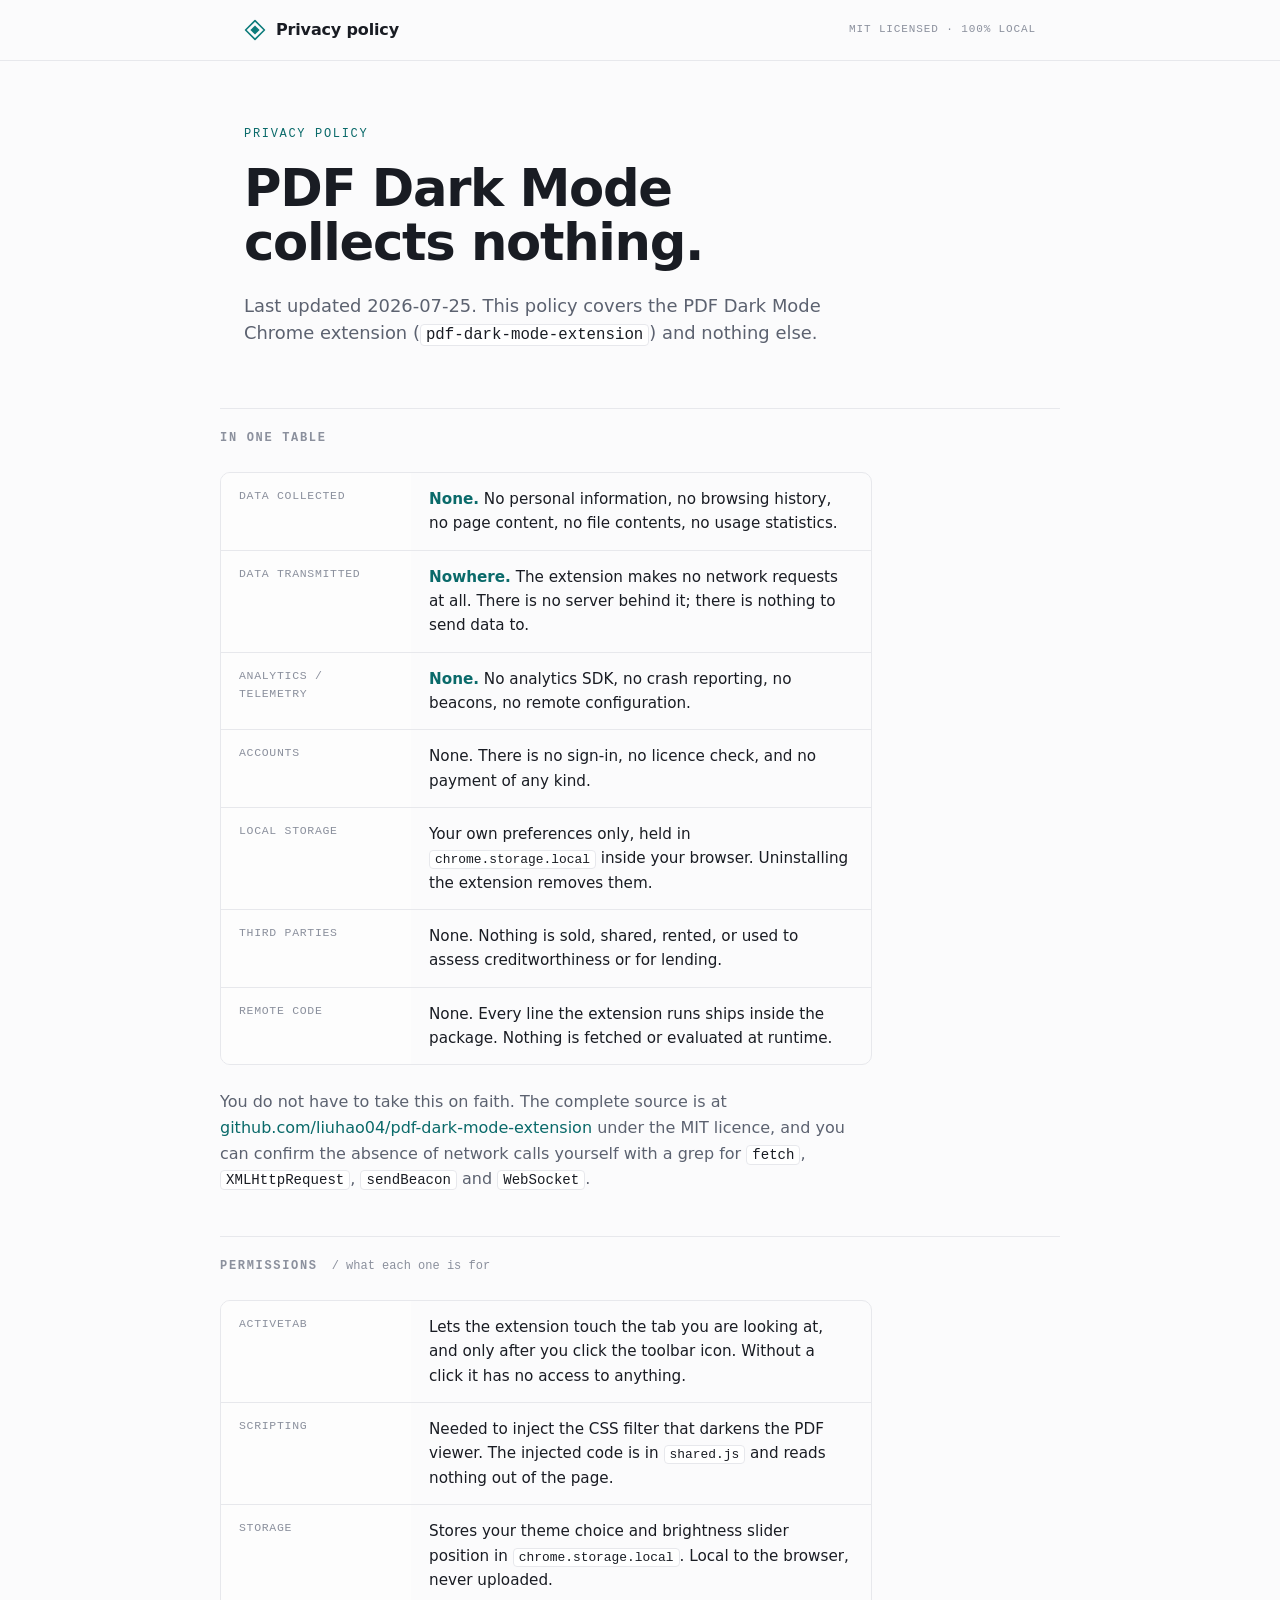
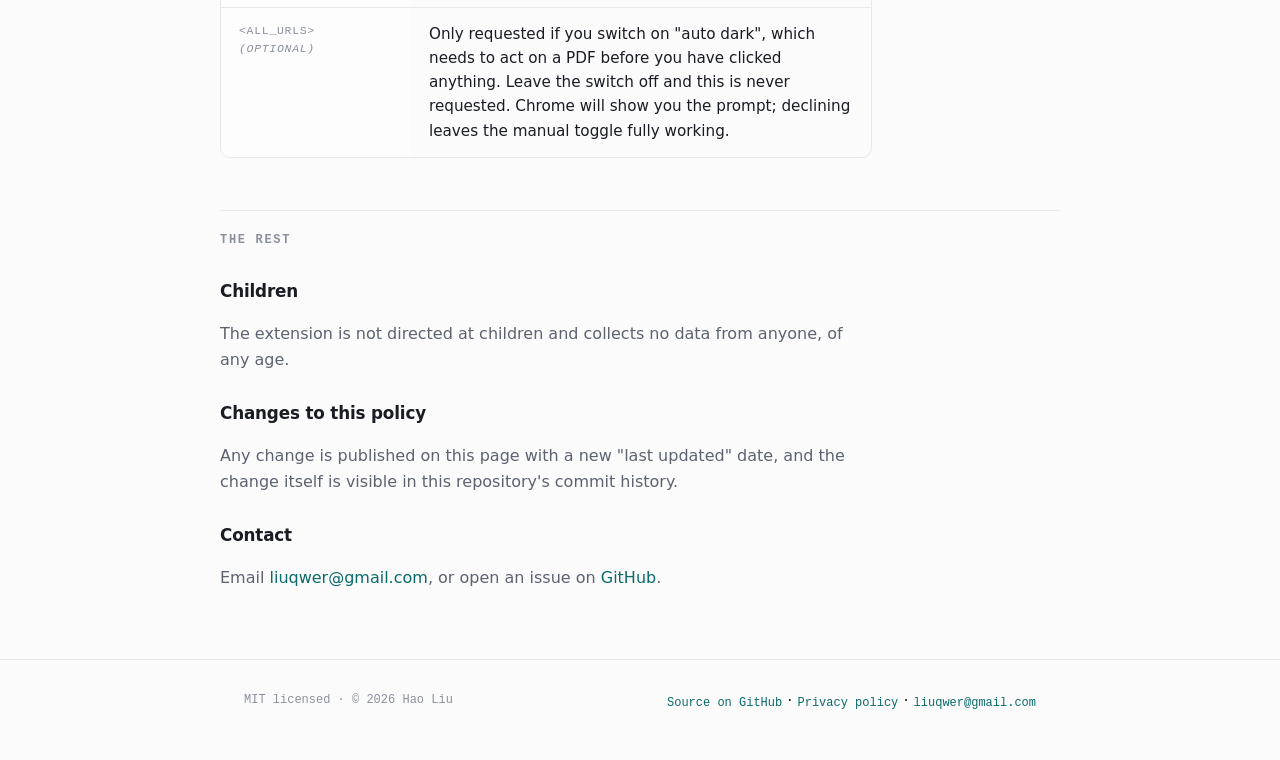
==== docs/privacy.html @ b5798379 "Initial public release under MIT Chrome extension source, README, MIT license, and the GitHub Pages " ====
<!DOCTYPE html>
<html lang="en">
<head>
<meta charset="utf-8">
<title>Privacy policy — PDF Dark Mode</title>
<meta name="viewport" content="width=device-width, initial-scale=1">
<meta name="description" content="Privacy policy for the PDF Dark Mode Chrome extension: no data collected, nothing transmitted, everything local.">
<style>
  :root {
    --bg: #fbfbfc; --panel: #ffffff; --ink: #191c23; --muted: #5c6270;
    --faint: #8b909d; --line: #e7e8ec; --accent: #0c7b7b; --accent-ink: #0a6a6a;
    --accent-wash: #e7f2f1; --radius: 10px; --maxw: 840px;
    --mono: ui-monospace, "SF Mono", "SFMono-Regular", Menlo, Consolas, monospace;
    --sans: "SF Pro Text", -apple-system, "Segoe UI", Roboto, system-ui, sans-serif;
    --display: "SF Pro Display", -apple-system, "Segoe UI", Roboto, system-ui, sans-serif;
  }
  @media (prefers-color-scheme: dark) {
    :root { --bg:#0f1115; --panel:#161920; --ink:#e7e9ef; --muted:#9298a6;
      --faint:#6a7080; --line:#23262f; --accent:#38c6bd; --accent-ink:#4fd6cd; --accent-wash:#12302e; }
  }
  :root[data-theme="light"] { --bg:#fbfbfc; --panel:#ffffff; --ink:#191c23; --muted:#5c6270;
    --faint:#8b909d; --line:#e7e8ec; --accent:#0c7b7b; --accent-ink:#0a6a6a; --accent-wash:#e7f2f1; }
  :root[data-theme="dark"] { --bg:#0f1115; --panel:#161920; --ink:#e7e9ef; --muted:#9298a6;
    --faint:#6a7080; --line:#23262f; --accent:#38c6bd; --accent-ink:#4fd6cd; --accent-wash:#12302e; }
  * { box-sizing: border-box; }
  body { margin:0; background:var(--bg); color:var(--ink); font-family:var(--sans);
    font-size:16px; line-height:1.6; -webkit-font-smoothing:antialiased; }
  .wrap { max-width:var(--maxw); margin:0 auto; padding:0 24px; }
  a { color:var(--accent-ink); text-decoration:none; }
  a:hover { text-decoration:underline; }
  a:focus-visible { outline:2px solid var(--accent); outline-offset:3px; border-radius:3px; }
  header { border-bottom:1px solid var(--line); }
  .bar { display:flex; align-items:center; justify-content:space-between; min-height:60px; gap:16px; flex-wrap:wrap; }
  .mark { display:flex; align-items:center; gap:10px; font-weight:650; letter-spacing:-0.01em; }
  .mark svg { color:var(--accent); flex:none; }
  .tag { font-family:var(--mono); font-size:11px; letter-spacing:0.08em; text-transform:uppercase; color:var(--faint); }
  .hero { padding:64px 0 40px; }
  .eyebrow { font-family:var(--mono); font-size:12px; letter-spacing:0.14em; text-transform:uppercase; color:var(--accent-ink); margin:0 0 18px; }
  h1 { font-family:var(--display); font-weight:700; letter-spacing:-0.025em;
    font-size:clamp(2.1rem,5.5vw,3.2rem); line-height:1.05; margin:0; max-width:20ch; text-wrap:balance; }
  .lede { margin:22px 0 0; max-width:56ch; font-size:1.12rem; color:var(--muted); line-height:1.55; }
  .privacy-pill { display:inline-flex; align-items:center; gap:8px; margin-top:26px;
    font-family:var(--mono); font-size:12.5px; letter-spacing:0.03em; color:var(--accent-ink);
    background:var(--accent-wash); border:1px solid color-mix(in srgb, var(--accent) 30%, transparent);
    padding:7px 13px; border-radius:999px; }
  .cta { display:flex; gap:12px; flex-wrap:wrap; margin-top:30px; }
  .btn { display:inline-flex; align-items:center; gap:8px; font-family:var(--mono); font-size:13px;
    padding:11px 18px; border-radius:8px; border:1px solid var(--accent); color:var(--accent-ink); }
  .btn.primary { background:var(--accent); color:#fff; border-color:var(--accent); }
  @media (prefers-color-scheme: dark) { .btn.primary { color:#08201f; } }
  .btn:hover { text-decoration:none; filter:brightness(1.06); }
  section.blk { padding:20px 0 8px; }
  .sec-head { display:flex; align-items:baseline; gap:14px; margin:0 0 22px; border-top:1px solid var(--line); }
  .sec-head h2 { font-family:var(--mono); font-weight:600; font-size:12px; letter-spacing:0.14em;
    text-transform:uppercase; color:var(--faint); margin:20px 0 0; }
  .sec-head .count { font-family:var(--mono); font-size:12px; color:var(--faint); margin-top:20px; }
  p { color:var(--muted); }
  p strong, li strong { color:var(--ink); font-weight:600; }
  .body { max-width:64ch; }
  h3 { font-family:var(--display); font-size:1.05rem; letter-spacing:-0.01em; margin:28px 0 6px; color:var(--ink); }
  code { font-family:var(--mono); font-size:0.88em; background:var(--panel);
    border:1px solid var(--line); border-radius:4px; padding:1px 5px; color:var(--ink); }
  pre { font-family:var(--mono); font-size:12.5px; background:var(--panel); border:1px solid var(--line);
    border-radius:var(--radius); padding:16px 18px; overflow-x:auto; color:var(--ink); line-height:1.5; }
  pre code { background:none; border:none; padding:0; }
  .facts { margin:24px 0; border:1px solid var(--line); border-radius:var(--radius); overflow:hidden; }
  .facts dl { margin:0; }
  .facts .row { display:grid; grid-template-columns:190px 1fr; }
  .facts .row + .row { border-top:1px solid var(--line); }
  .facts dt { font-family:var(--mono); font-size:11.5px; letter-spacing:0.06em; text-transform:uppercase;
    color:var(--faint); padding:14px 18px; background:color-mix(in srgb, var(--bg) 60%, var(--panel)); margin:0; }
  .facts dd { margin:0; padding:14px 18px; color:var(--ink); font-size:0.95rem; }
  .facts dd b { color:var(--accent-ink); font-weight:600; }
  .facts dd code { font-size:0.85em; }
  figure { margin:26px 0; }
  figure img { max-width:100%; height:auto; display:block; border:1px solid var(--line); border-radius:var(--radius); }
  figcaption { font-family:var(--mono); font-size:11.5px; color:var(--faint); margin-top:8px; }
  ul { color:var(--muted); padding-left:22px; }
  li { margin:6px 0; }
  footer { border-top:1px solid var(--line); padding:28px 0 48px; margin-top:44px; }
  footer .row { display:flex; flex-wrap:wrap; gap:8px 20px; align-items:center; justify-content:space-between; }
  footer .meta, footer a { font-family:var(--mono); font-size:12px; }
  footer .meta { color:var(--faint); }
  @media (max-width:560px) {
    .hero { padding:44px 0 32px; }
    .facts .row { grid-template-columns:1fr; }
    .facts dt { padding-bottom:4px; }
    .facts dd { padding-top:4px; }
  }
  @media (prefers-reduced-motion: reduce) { * { transition:none !important; } }
</style>
</head>
<body>
<header>
  <div class="wrap bar">
    <div class="mark"><svg width="22" height="22" viewBox="0 0 22 22" fill="none" aria-hidden="true"><path d="M11 1.6 20.4 11 11 20.4 1.6 11 11 1.6Z" stroke="currentColor" stroke-width="1.6" stroke-linejoin="round"/><path d="M11 6.4 15.6 11 11 15.6 6.4 11 11 6.4Z" fill="currentColor"/></svg><span>Privacy policy</span></div>
    <span class="tag">MIT licensed · 100% local</span>
  </div>
</header>

<main>
  <section class="hero">
    <div class="wrap">
      <p class="eyebrow">Privacy policy</p>
      <h1>PDF Dark Mode collects nothing.</h1>
      <p class="lede">Last updated 2026-07-25. This policy covers the PDF Dark Mode Chrome extension
      (<code>pdf-dark-mode-extension</code>) and nothing else.</p>
    </div>
  </section>

  <section class="blk wrap">
    <div class="sec-head"><h2>In one table</h2></div>
    <div class="body">
      <div class="facts">
        <dl>
          <div class="row"><dt>Data collected</dt><dd><b>None.</b> No personal information, no browsing history, no page content, no file contents, no usage statistics.</dd></div>
          <div class="row"><dt>Data transmitted</dt><dd><b>Nowhere.</b> The extension makes no network requests at all. There is no server behind it; there is nothing to send data to.</dd></div>
          <div class="row"><dt>Analytics / telemetry</dt><dd><b>None.</b> No analytics SDK, no crash reporting, no beacons, no remote configuration.</dd></div>
          <div class="row"><dt>Accounts</dt><dd>None. There is no sign-in, no licence check, and no payment of any kind.</dd></div>
          <div class="row"><dt>Local storage</dt><dd>Your own preferences only, held in <code>chrome.storage.local</code> inside your browser. Uninstalling the extension removes them.</dd></div>
          <div class="row"><dt>Third parties</dt><dd>None. Nothing is sold, shared, rented, or used to assess creditworthiness or for lending.</dd></div>
          <div class="row"><dt>Remote code</dt><dd>None. Every line the extension runs ships inside the package. Nothing is fetched or evaluated at runtime.</dd></div>
        </dl>
      </div>
      <p>You do not have to take this on faith. The complete source is at
      <a href="https://github.com/liuhao04/pdf-dark-mode-extension">github.com/liuhao04/pdf-dark-mode-extension</a> under the MIT
      licence, and you can confirm the absence of network calls yourself with a grep for
      <code>fetch</code>, <code>XMLHttpRequest</code>, <code>sendBeacon</code> and <code>WebSocket</code>.</p>
    </div>
  </section>

  <section class="blk wrap">
    <div class="sec-head"><h2>Permissions</h2><span class="count">/ what each one is for</span></div>
    <div class="body">
      <div class="facts">
        <dl>
          <div class="row"><dt>activeTab</dt><dd>Lets the extension touch the tab you are looking at, and only after you click the toolbar icon. Without a click it has no access to anything.</dd></div>
          <div class="row"><dt>scripting</dt><dd>Needed to inject the CSS filter that darkens the PDF viewer. The injected code is in <code>shared.js</code> and reads nothing out of the page.</dd></div>
          <div class="row"><dt>storage</dt><dd>Stores your theme choice and brightness slider position in <code>chrome.storage.local</code>. Local to the browser, never uploaded.</dd></div>
          <div class="row"><dt>&lt;all_urls&gt; <em>(optional)</em></dt><dd>Only requested if you switch on "auto dark", which needs to act on a PDF before you have clicked anything. Leave the switch off and this is never requested. Chrome will show you the prompt; declining leaves the manual toggle fully working.</dd></div>
        </dl>
      </div>
    </div>
  </section>

  <section class="blk wrap">
    <div class="sec-head"><h2>The rest</h2></div>
    <div class="body">
      <h3>Children</h3>
      <p>The extension is not directed at children and collects no data from anyone, of any age.</p>
      <h3>Changes to this policy</h3>
      <p>Any change is published on this page with a new "last updated" date, and the change itself is
      visible in this repository's commit history.</p>
      <h3>Contact</h3>
      <p>Email <a href="mailto:liuqwer@gmail.com">liuqwer@gmail.com</a>, or open an issue on
      <a href="https://github.com/liuhao04/pdf-dark-mode-extension/issues">GitHub</a>.</p>
    </div>
  </section>
</main>
<footer>
  <div class="wrap row">
    <span class="meta">MIT licensed · © 2026 Hao Liu</span>
    <span><a href="https://github.com/liuhao04/pdf-dark-mode-extension">Source on GitHub</a> · <a href="privacy.html">Privacy policy</a> · <a href="mailto:liuqwer@gmail.com">liuqwer@gmail.com</a></span>
  </div>
</footer>
</body>
</html>
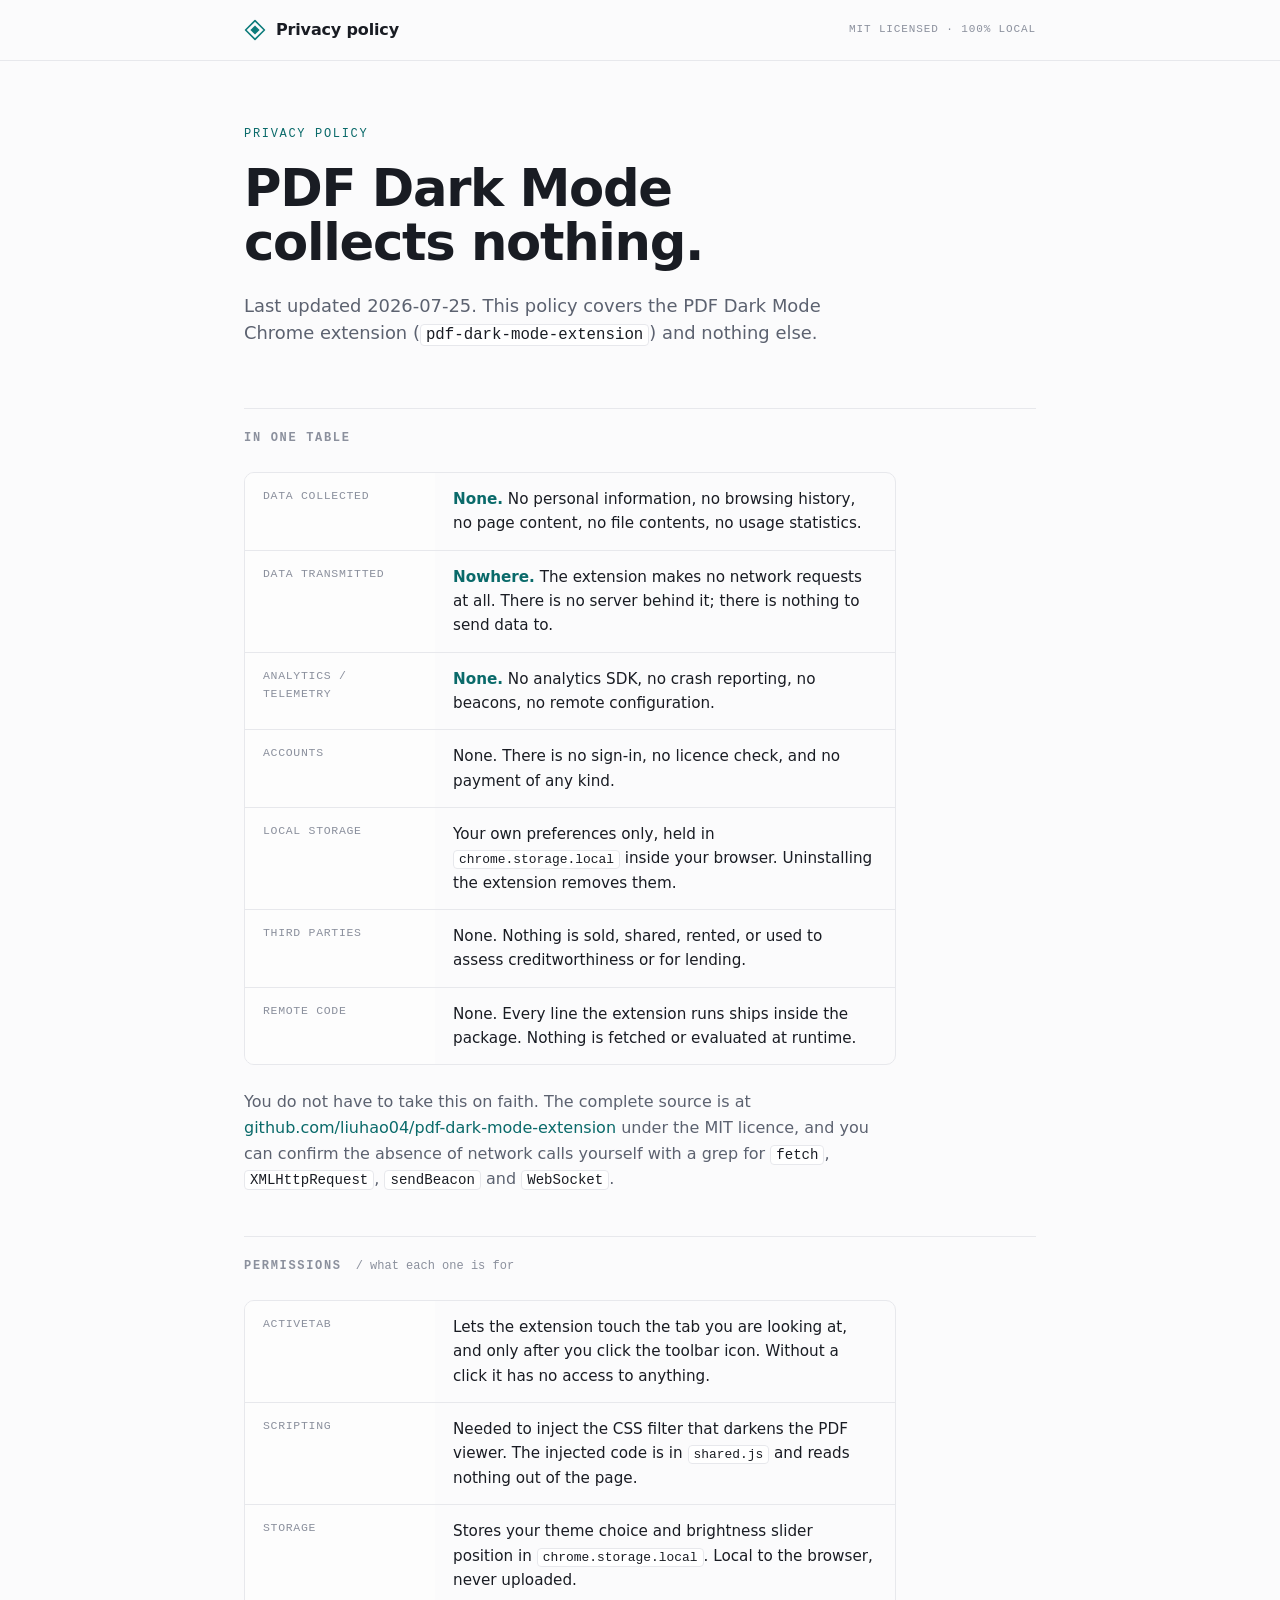
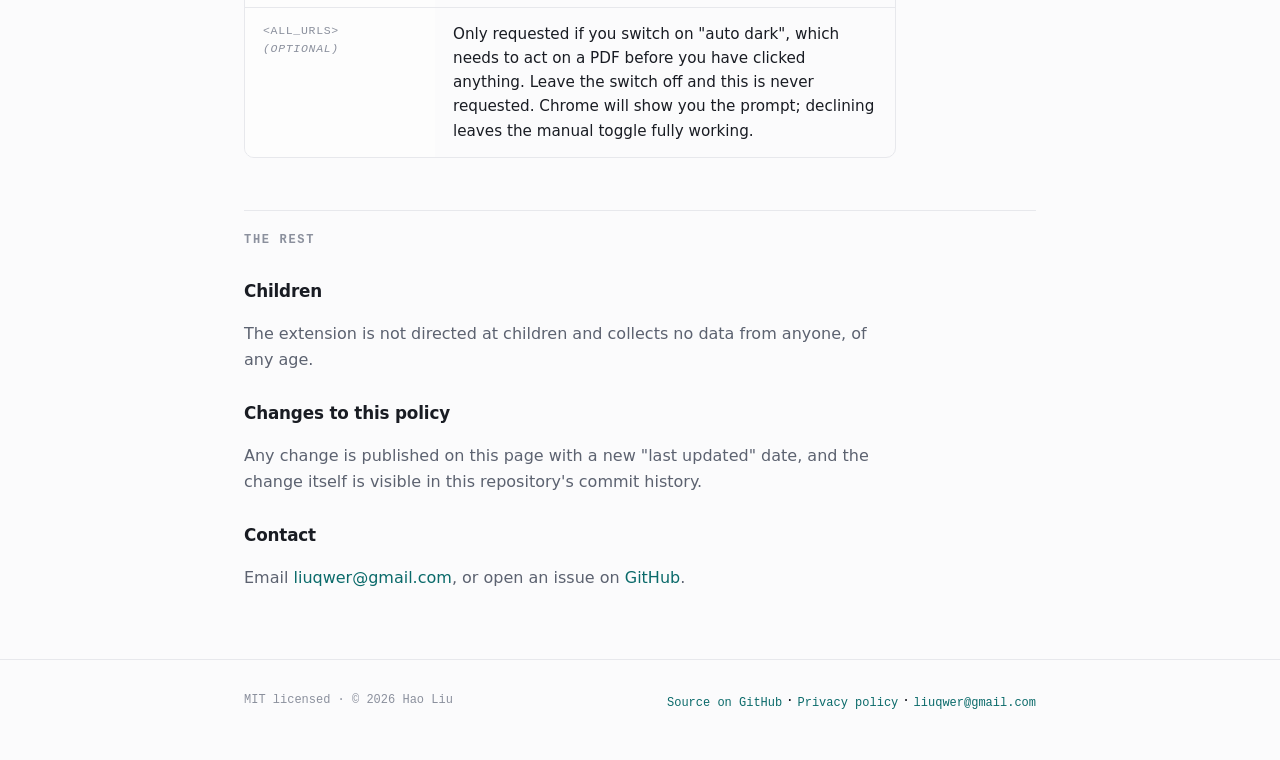
==== commit 07cf10ce: "Fix page alignment: section.blk was resetting the wrap's horizontal padding" ====
--- a/docs/privacy.html
+++ b/docs/privacy.html
@@ -49,7 +49,7 @@
   .btn.primary { background:var(--accent); color:#fff; border-color:var(--accent); }
   @media (prefers-color-scheme: dark) { .btn.primary { color:#08201f; } }
   .btn:hover { text-decoration:none; filter:brightness(1.06); }
-  section.blk { padding:20px 0 8px; }
+  section.blk { padding-top:20px; padding-bottom:8px; }
   .sec-head { display:flex; align-items:baseline; gap:14px; margin:0 0 22px; border-top:1px solid var(--line); }
   .sec-head h2 { font-family:var(--mono); font-weight:600; font-size:12px; letter-spacing:0.14em;
     text-transform:uppercase; color:var(--faint); margin:20px 0 0; }
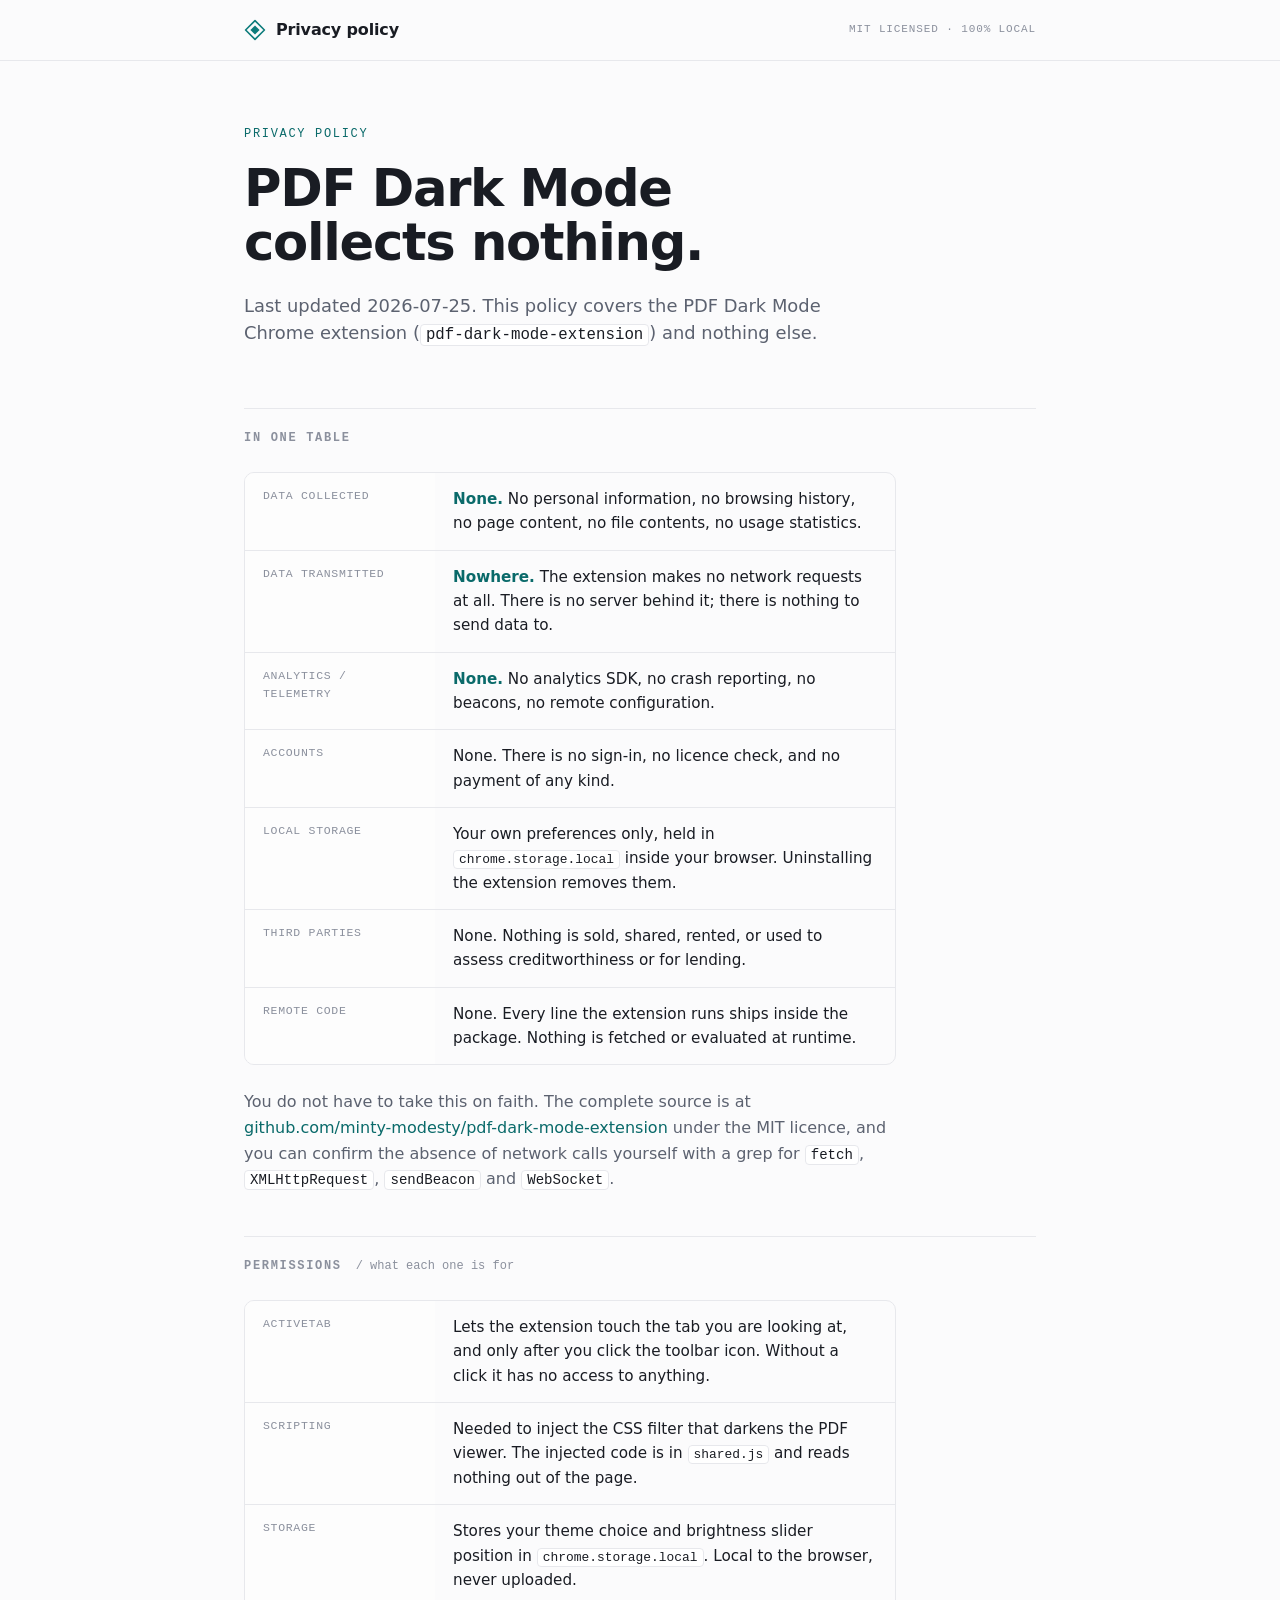
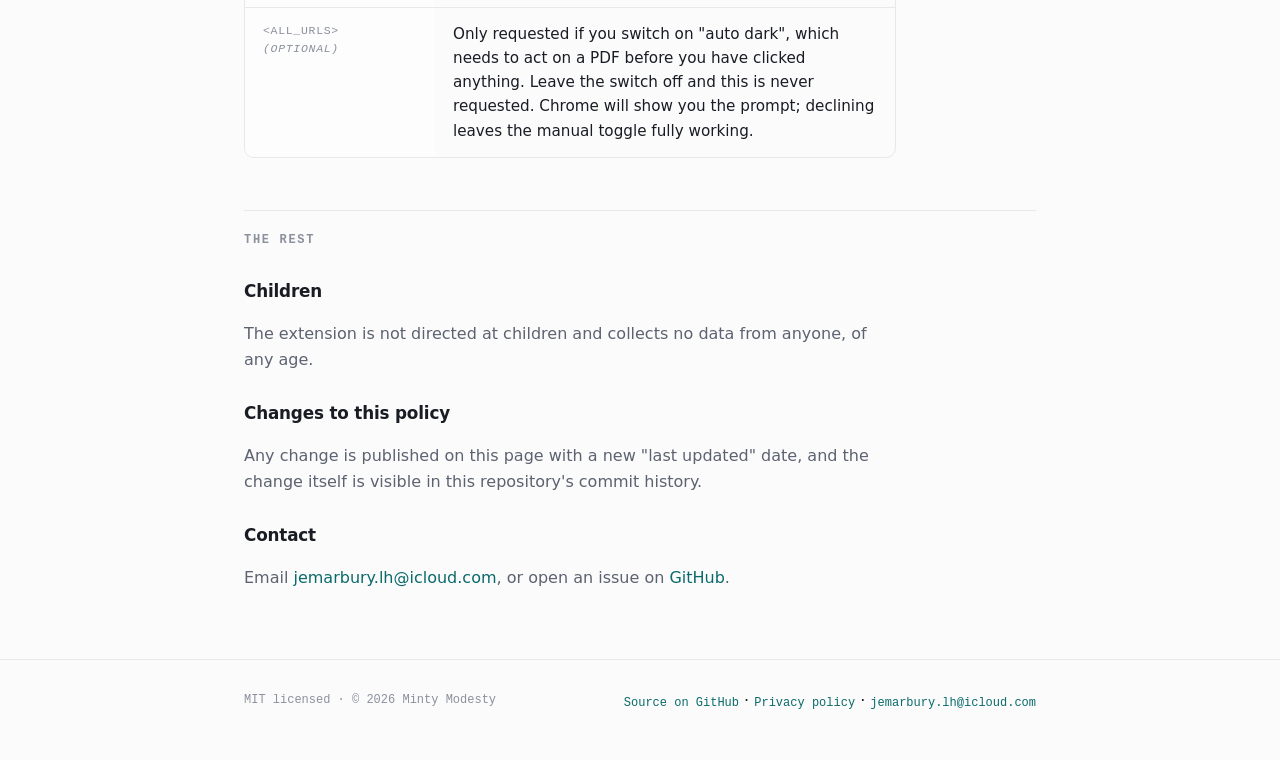
==== commit 0e37abb0: "identity: move self-links to minty-modesty org/Pages, drop owner real name and personal gmail - gith" ====
--- a/docs/privacy.html
+++ b/docs/privacy.html
@@ -123,7 +123,7 @@
         </dl>
       </div>
       <p>You do not have to take this on faith. The complete source is at
-      <a href="https://github.com/liuhao04/pdf-dark-mode-extension">github.com/liuhao04/pdf-dark-mode-extension</a> under the MIT
+      <a href="https://github.com/minty-modesty/pdf-dark-mode-extension">github.com/minty-modesty/pdf-dark-mode-extension</a> under the MIT
       licence, and you can confirm the absence of network calls yourself with a grep for
       <code>fetch</code>, <code>XMLHttpRequest</code>, <code>sendBeacon</code> and <code>WebSocket</code>.</p>
     </div>
@@ -152,15 +152,15 @@
       <p>Any change is published on this page with a new "last updated" date, and the change itself is
       visible in this repository's commit history.</p>
       <h3>Contact</h3>
-      <p>Email <a href="mailto:liuqwer@gmail.com">liuqwer@gmail.com</a>, or open an issue on
-      <a href="https://github.com/liuhao04/pdf-dark-mode-extension/issues">GitHub</a>.</p>
+      <p>Email <a href="mailto:jemarbury.lh@icloud.com">jemarbury.lh@icloud.com</a>, or open an issue on
+      <a href="https://github.com/minty-modesty/pdf-dark-mode-extension/issues">GitHub</a>.</p>
     </div>
   </section>
 </main>
 <footer>
   <div class="wrap row">
-    <span class="meta">MIT licensed · © 2026 Hao Liu</span>
-    <span><a href="https://github.com/liuhao04/pdf-dark-mode-extension">Source on GitHub</a> · <a href="privacy.html">Privacy policy</a> · <a href="mailto:liuqwer@gmail.com">liuqwer@gmail.com</a></span>
+    <span class="meta">MIT licensed · © 2026 Minty Modesty</span>
+    <span><a href="https://github.com/minty-modesty/pdf-dark-mode-extension">Source on GitHub</a> · <a href="privacy.html">Privacy policy</a> · <a href="mailto:jemarbury.lh@icloud.com">jemarbury.lh@icloud.com</a></span>
   </div>
 </footer>
 </body>
